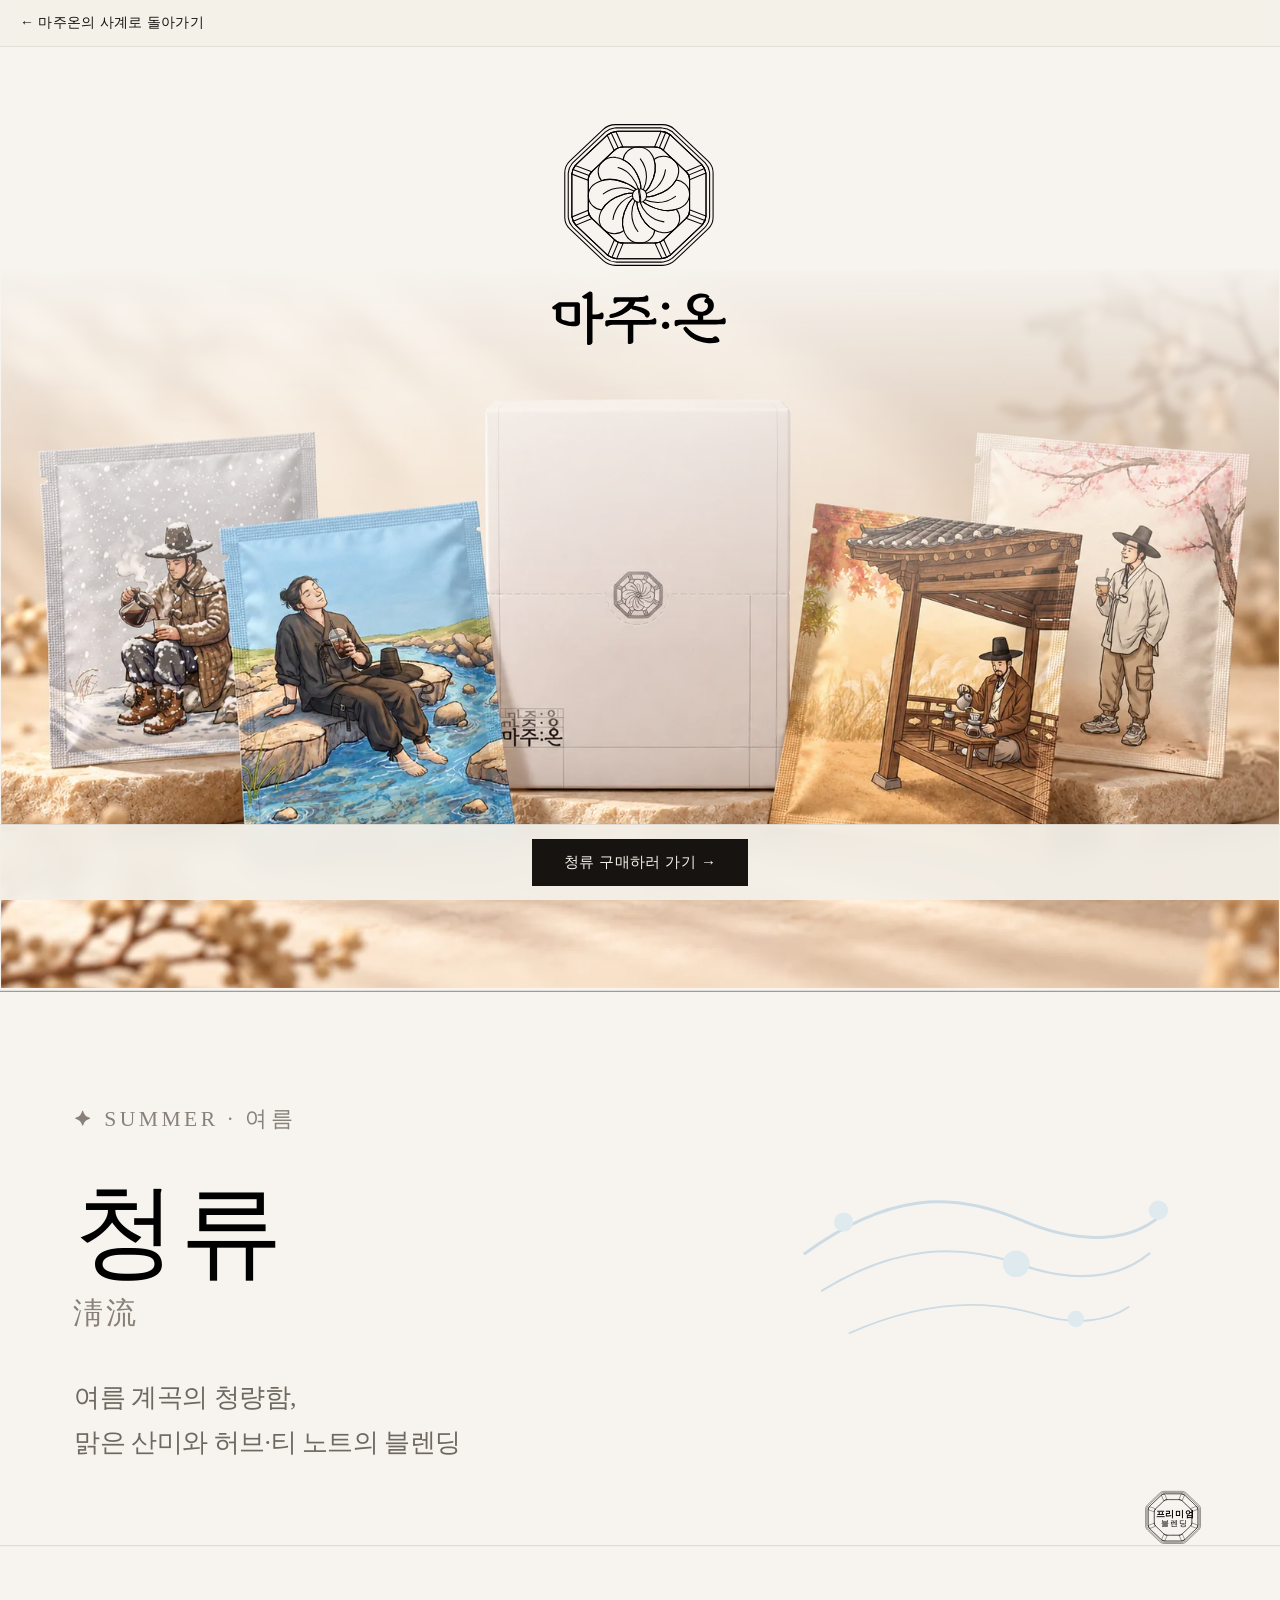
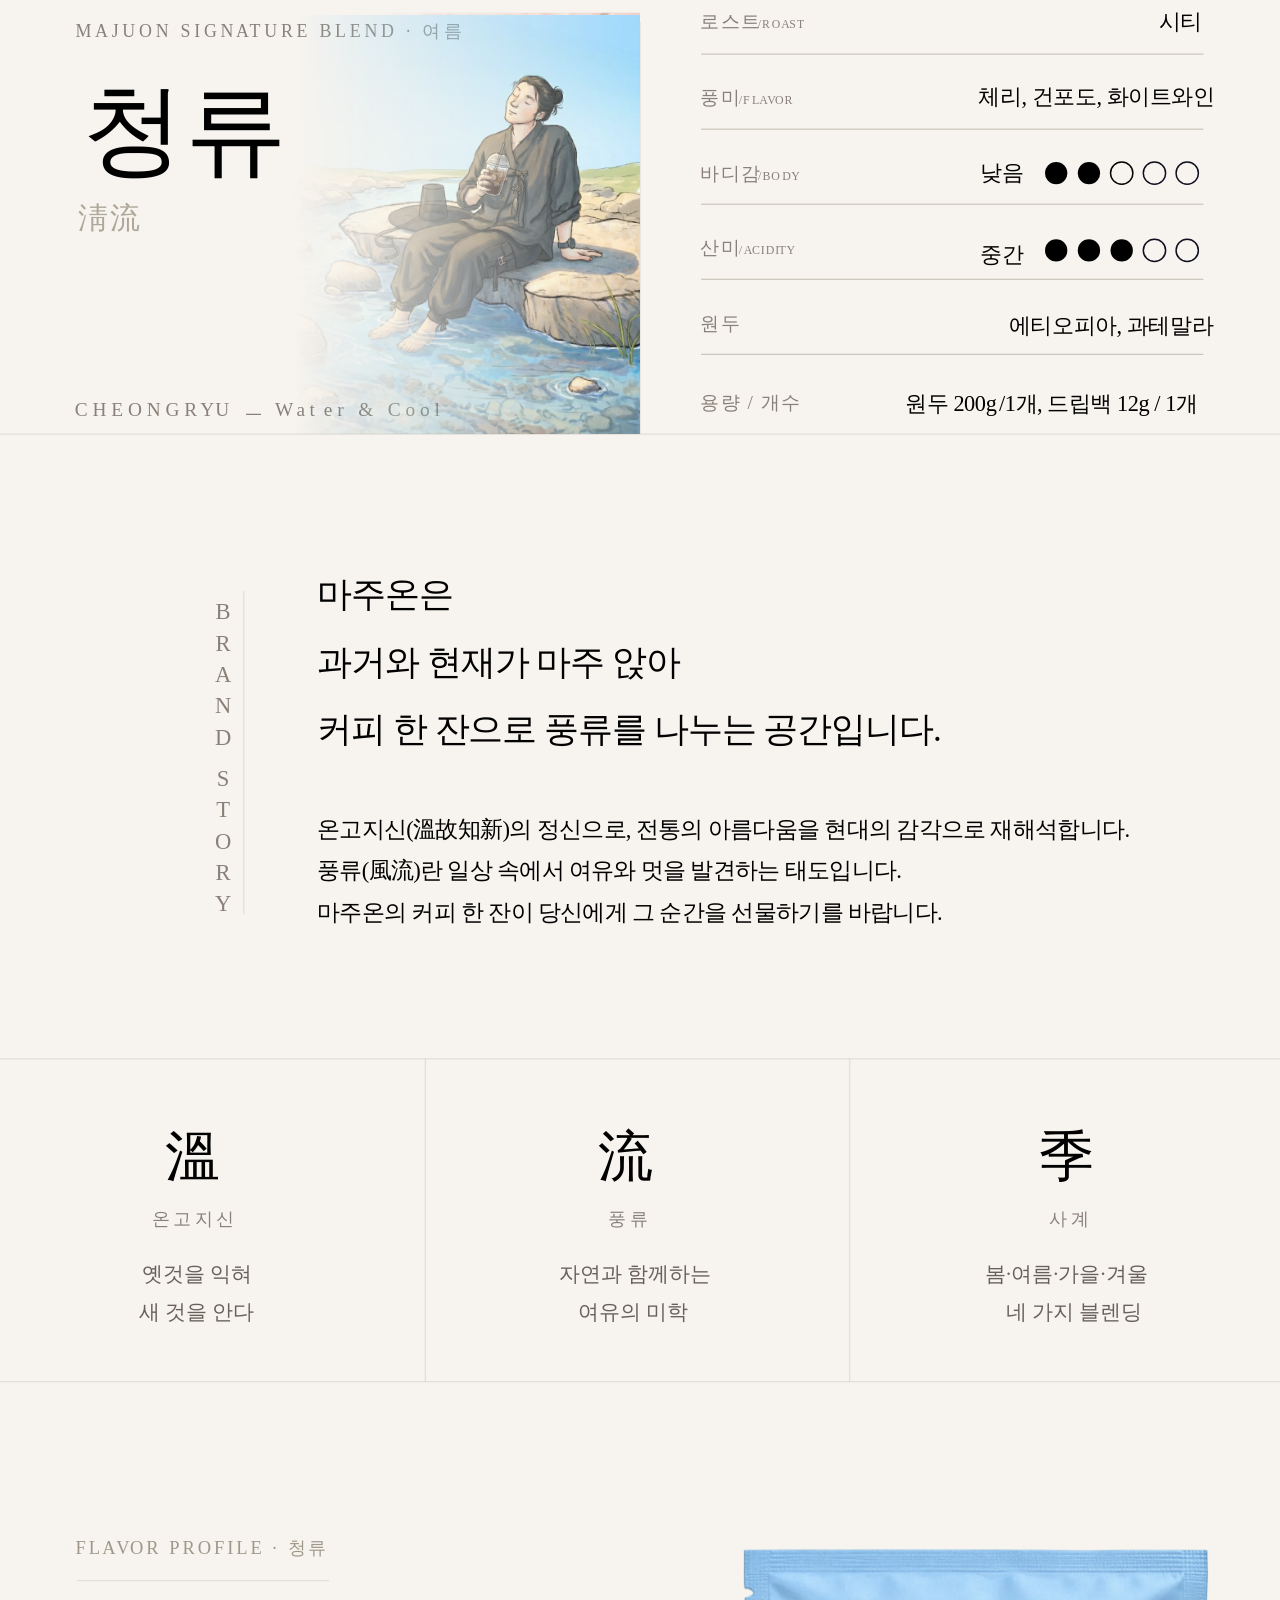
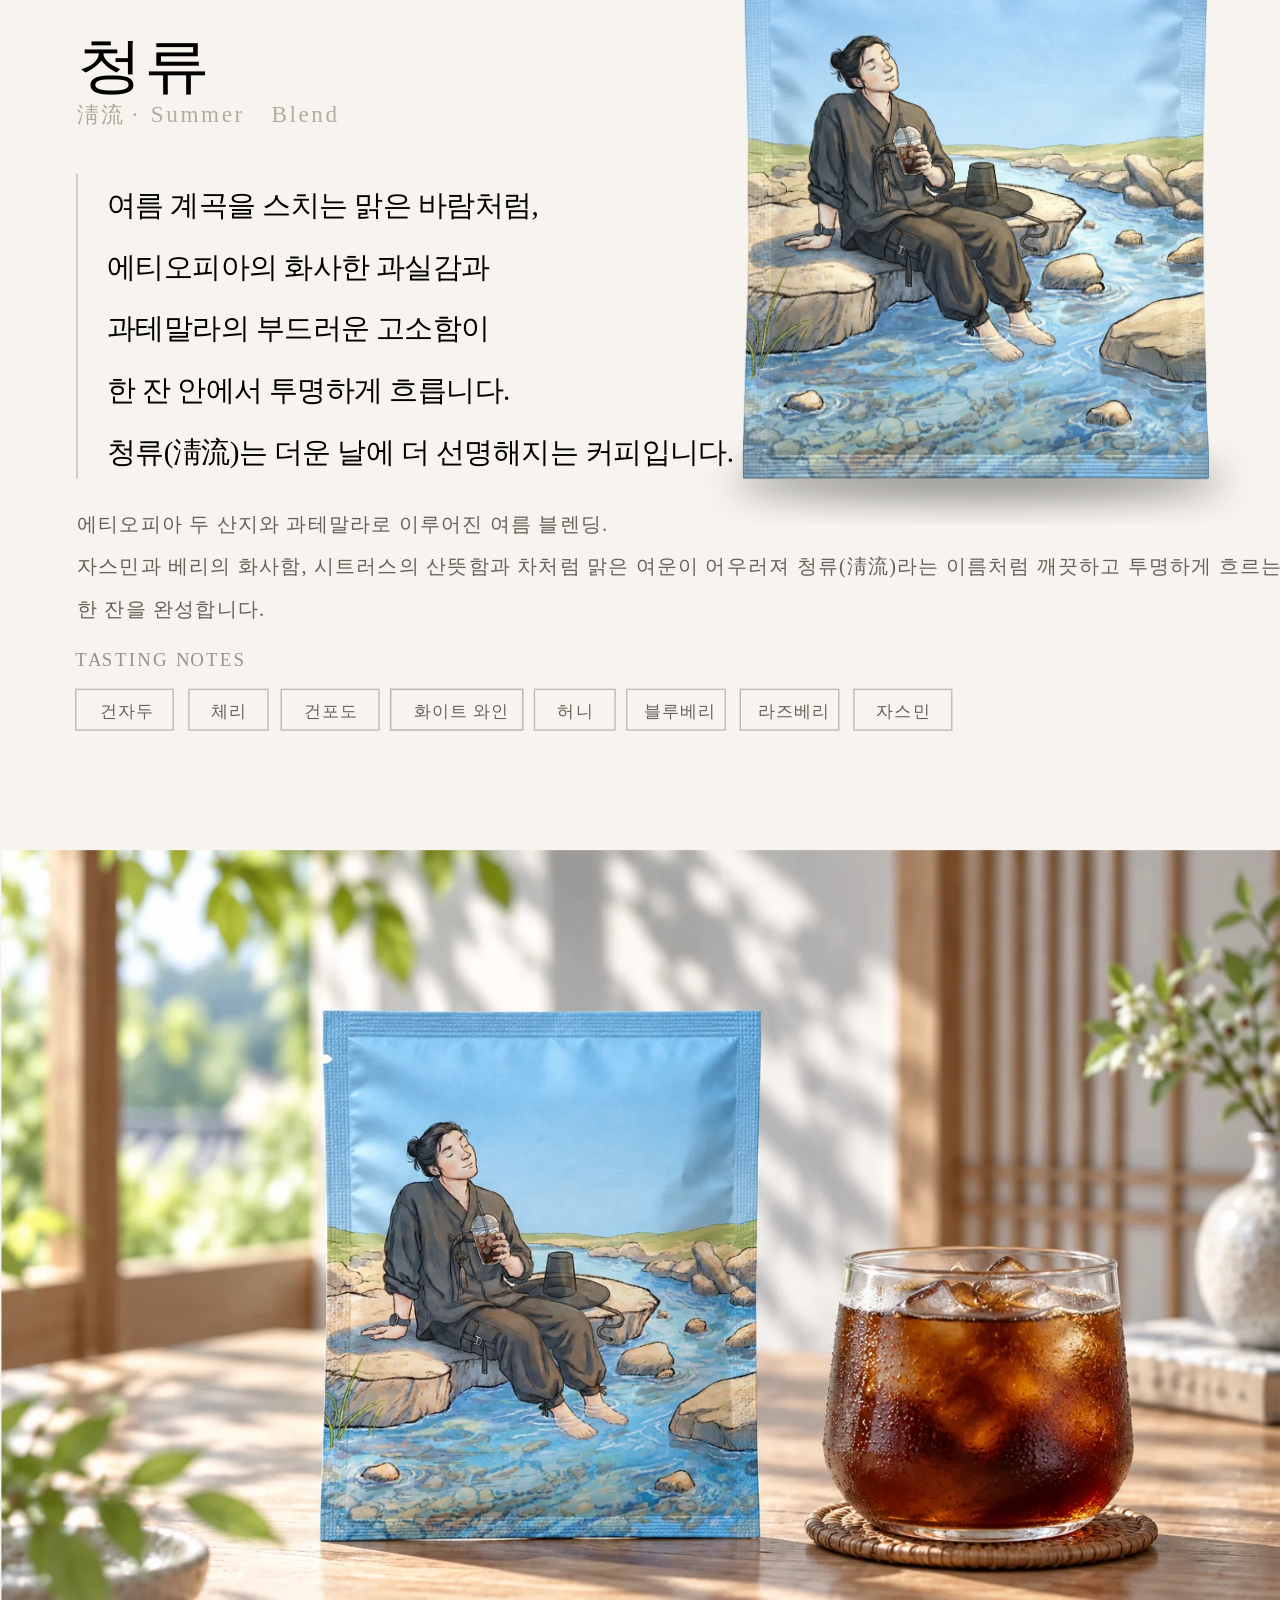
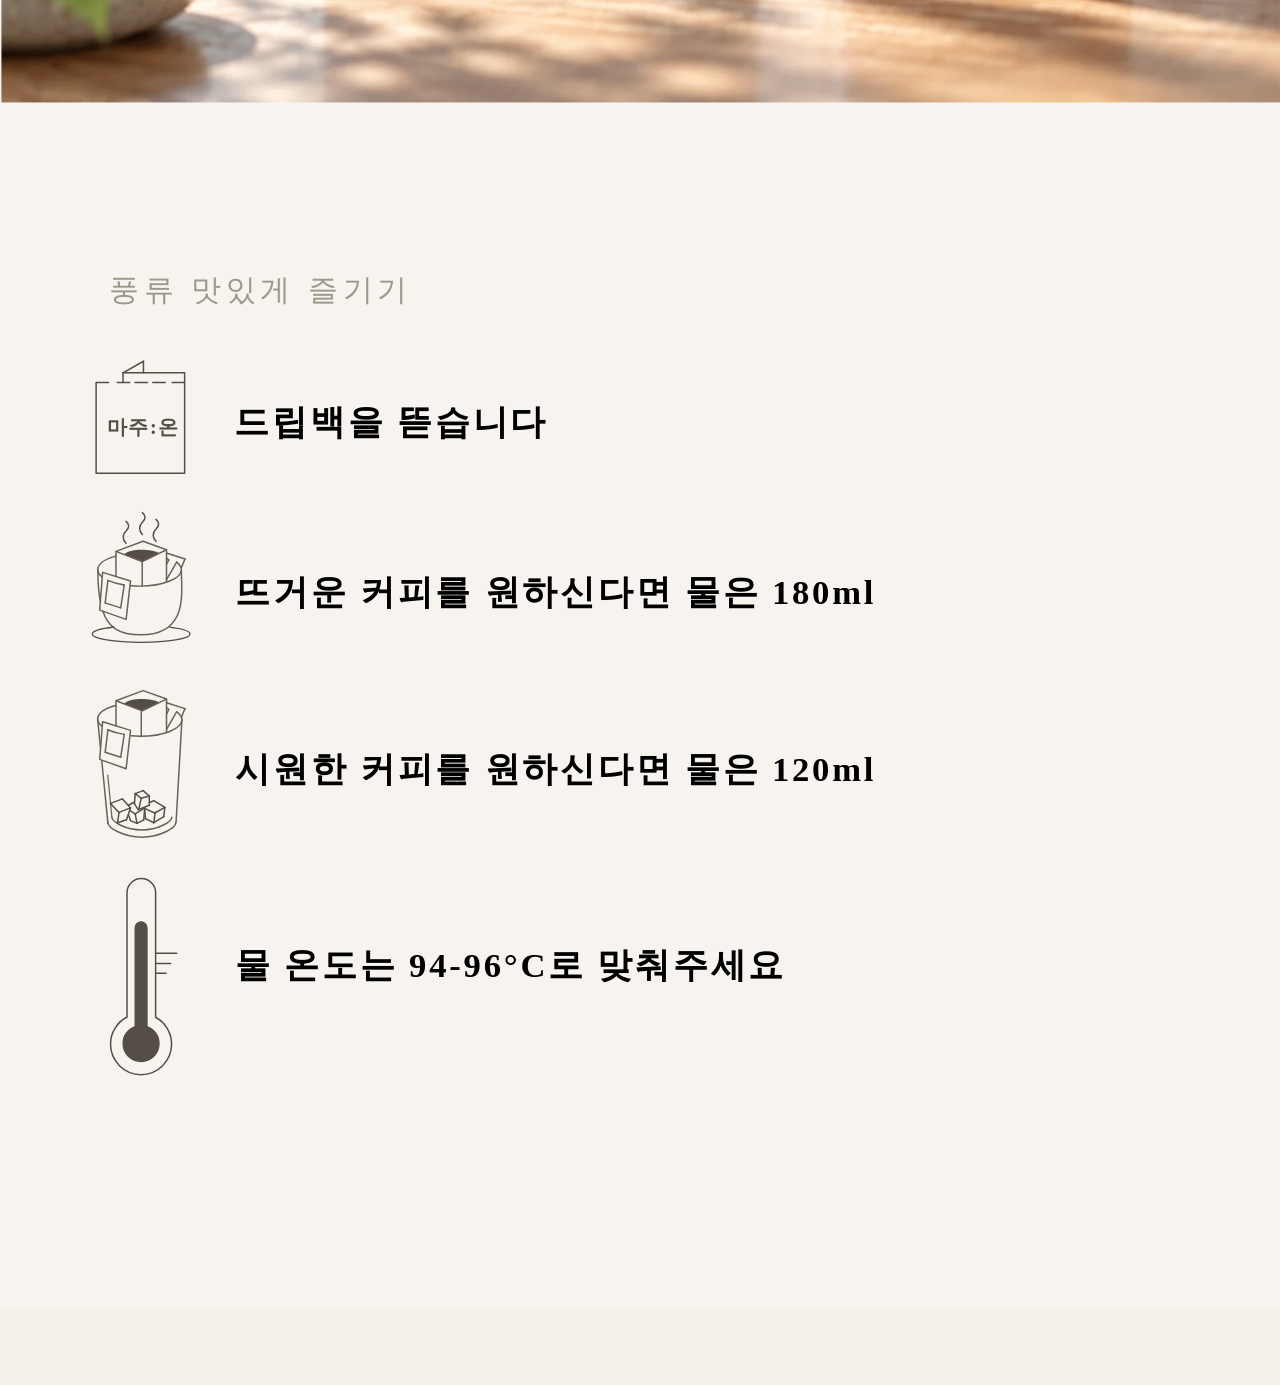
==== cheongryu.html @ c9918540 "detail page" ====
<!doctype html>
<html lang="ko">
<head>
<meta charset="utf-8">
<script>(function(){var ua=navigator.userAgent;if(!/KAKAOTALK/i.test(ua))return;var url=location.href;if(/Android/i.test(ua)){var noScheme=url.replace(/^https?:\/\//i,'');location.href='intent://'+noScheme+'#Intent;scheme=https;action=android.intent.action.VIEW;category=android.intent.category.BROWSABLE;S.browser_fallback_url='+encodeURIComponent(url)+';end';}else{location.href='kakaotalk://web/openExternal?url='+encodeURIComponent(url);}})();</script>
<meta name="viewport" content="width=device-width,initial-scale=1">
<meta name="description" content="여름 계곡을 스치는 맑은 바람, 산뜻한 산미와 투명한 여운의 블렌딩 — 마주온 청류(淸流) 상세 페이지.">
<title>청류 | MAJUON</title>
<style>
  :root{--paper:#f4f1e9;--ink:#171310}
  *{box-sizing:border-box}
  body{margin:0;background:var(--paper);color:var(--ink);font-family:-apple-system,BlinkMacSystemFont,"Noto Sans KR",sans-serif}
  .detail-top{position:sticky;top:0;z-index:10;display:flex;align-items:center;padding:14px 20px;background:rgba(244,241,233,.92);backdrop-filter:blur(10px);-webkit-backdrop-filter:blur(10px);border-bottom:1px solid rgba(23,19,16,.08)}
  .detail-top a{color:inherit;text-decoration:none;font-size:14px;letter-spacing:.02em}
  .detail-top a:hover{opacity:.7}
  .detail-img{display:block;width:100%;height:auto}
  .detail-buy{position:sticky;bottom:0;z-index:10;display:flex;justify-content:center;padding:14px 20px calc(14px + env(safe-area-inset-bottom));background:rgba(244,241,233,.94);backdrop-filter:blur(10px);-webkit-backdrop-filter:blur(10px);border-top:1px solid rgba(23,19,16,.08)}
  .detail-buy a{display:inline-flex;align-items:center;gap:10px;padding:14px 32px;background:var(--ink);color:var(--paper);text-decoration:none;font-size:15px;letter-spacing:.03em;transition:opacity .2s ease}
  .detail-buy a:hover{opacity:.85}
</style>
</head>
<body>
<div class="detail-top"><a href="index.html#byeongpung">← 마주온의 사계로 돌아가기</a></div>
<img class="detail-img" src="assets/detail/cheongryu.svg" alt="청류(淸流) 상세 페이지" width="1720" height="8146">
<div class="detail-buy"><a href="https://smartstore.naver.com/majuoncoffee" target="_blank" rel="noopener noreferrer">청류 구매하러 가기 →</a></div>
</body>
</html>
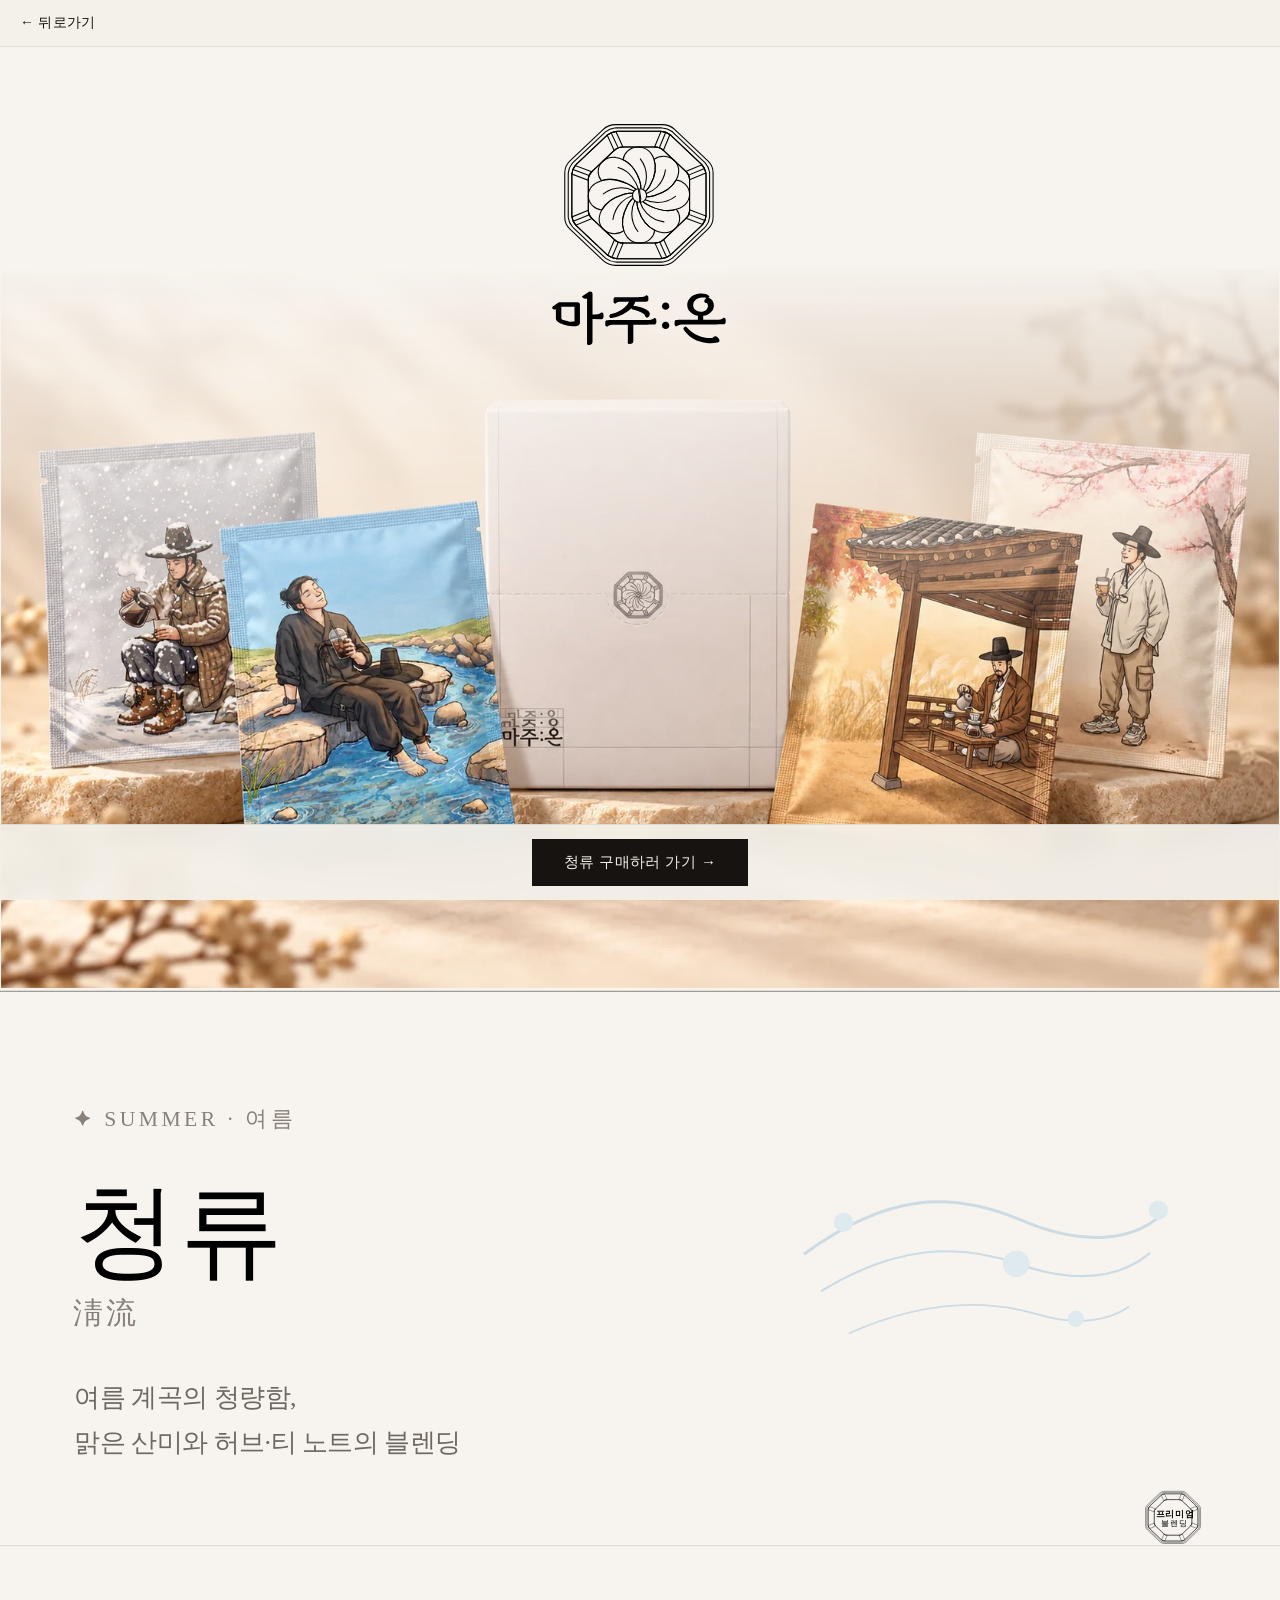
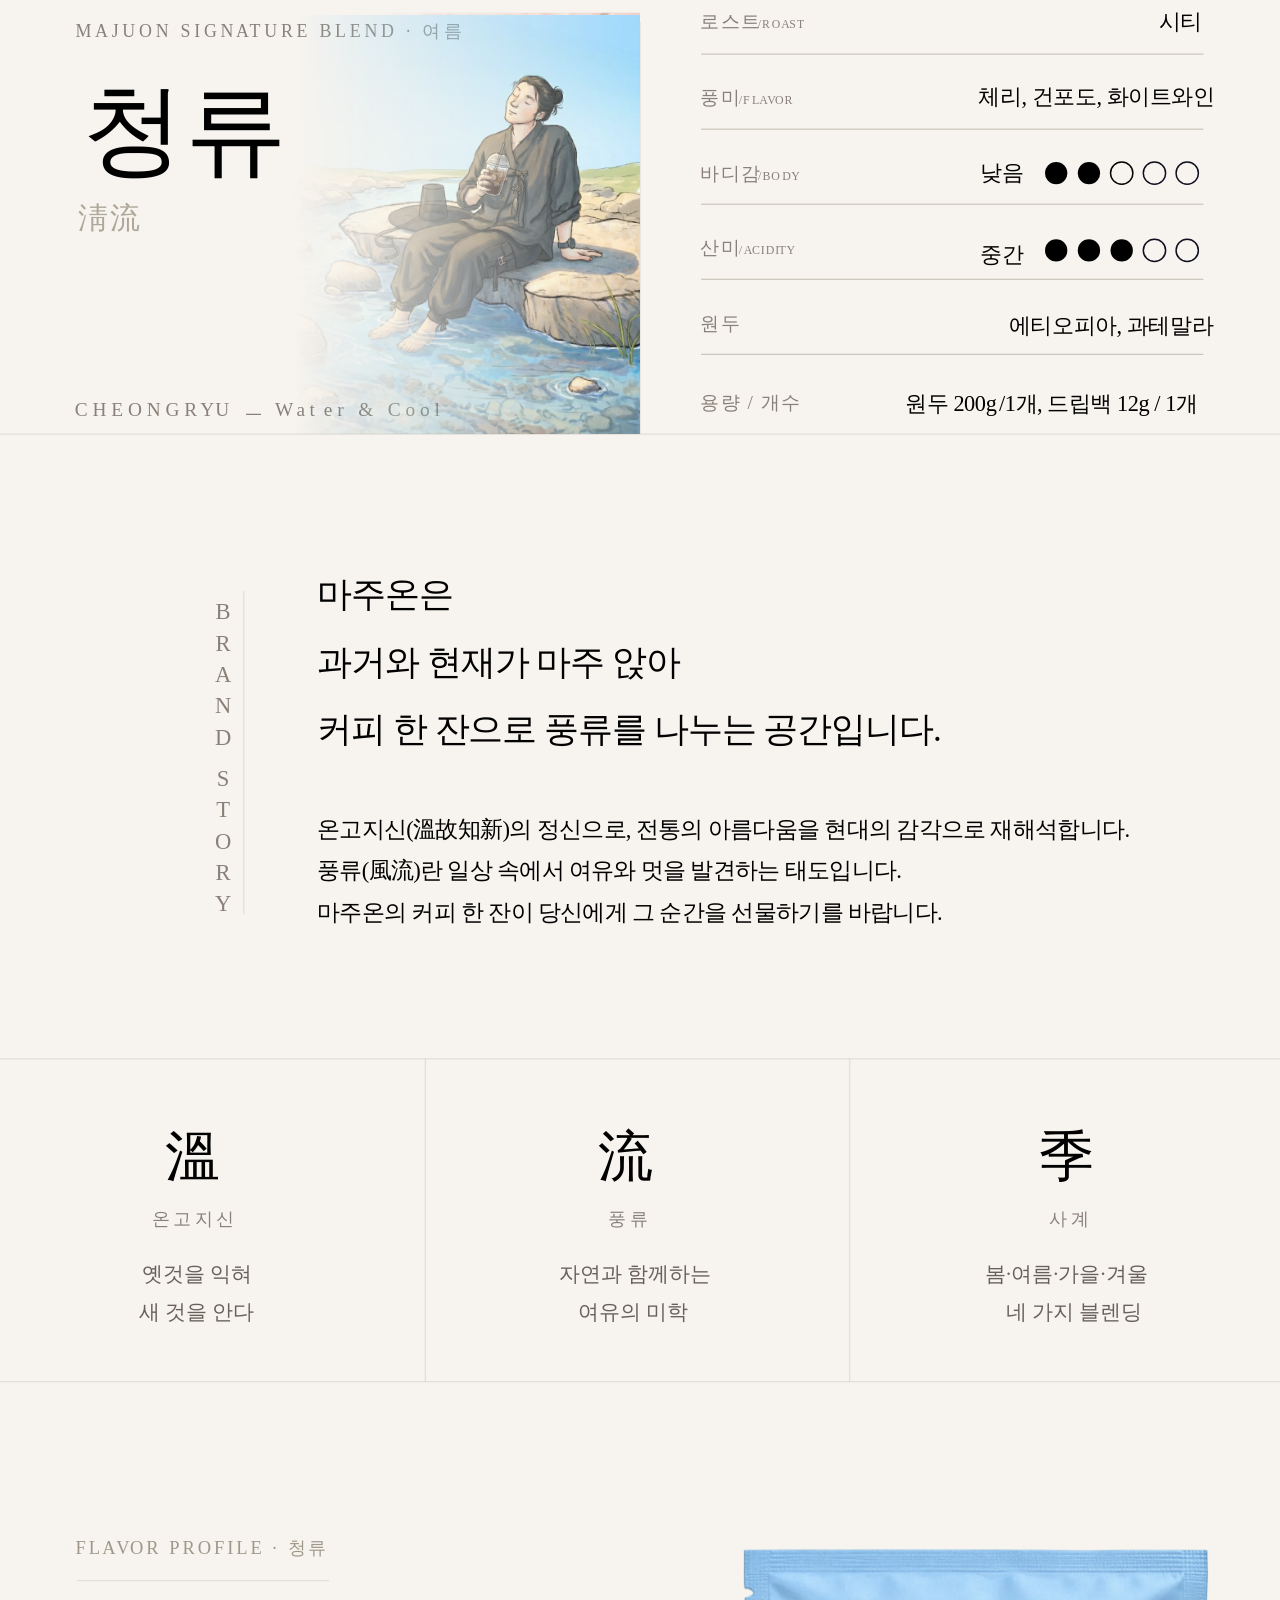
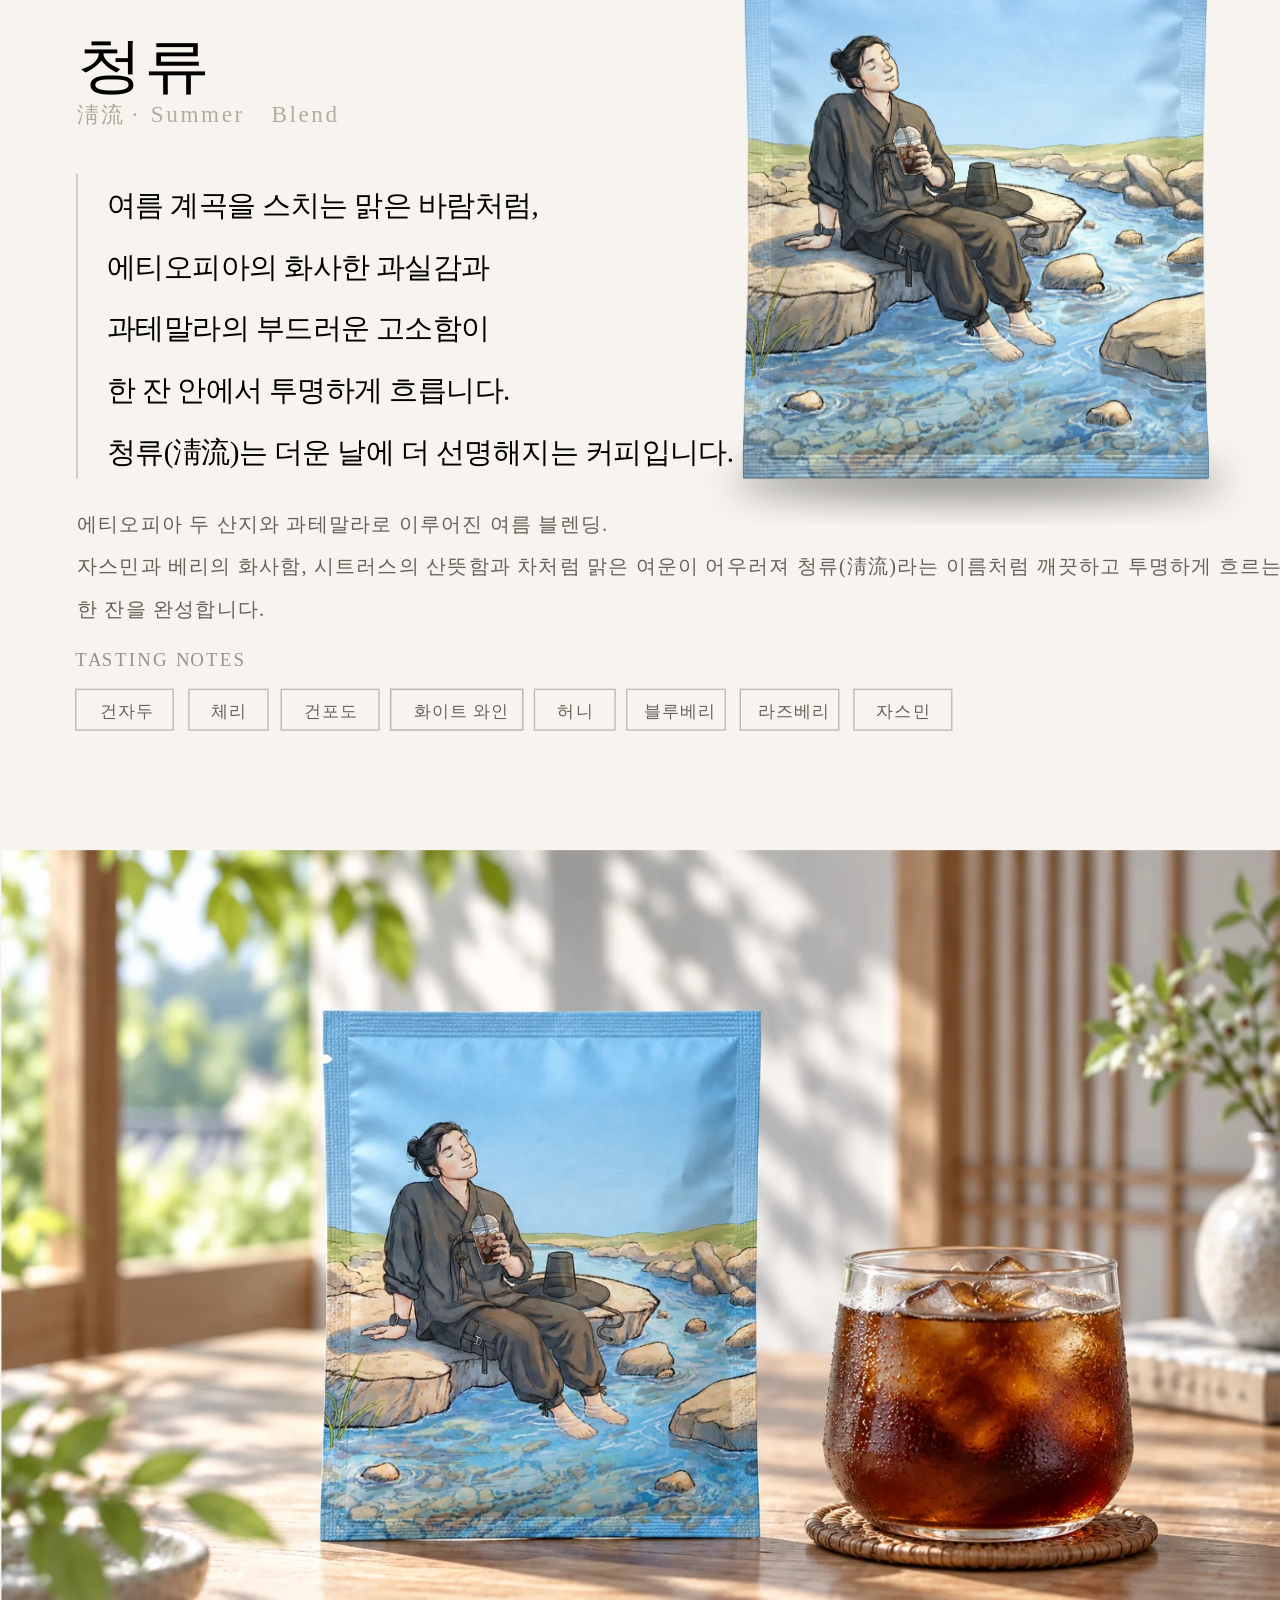
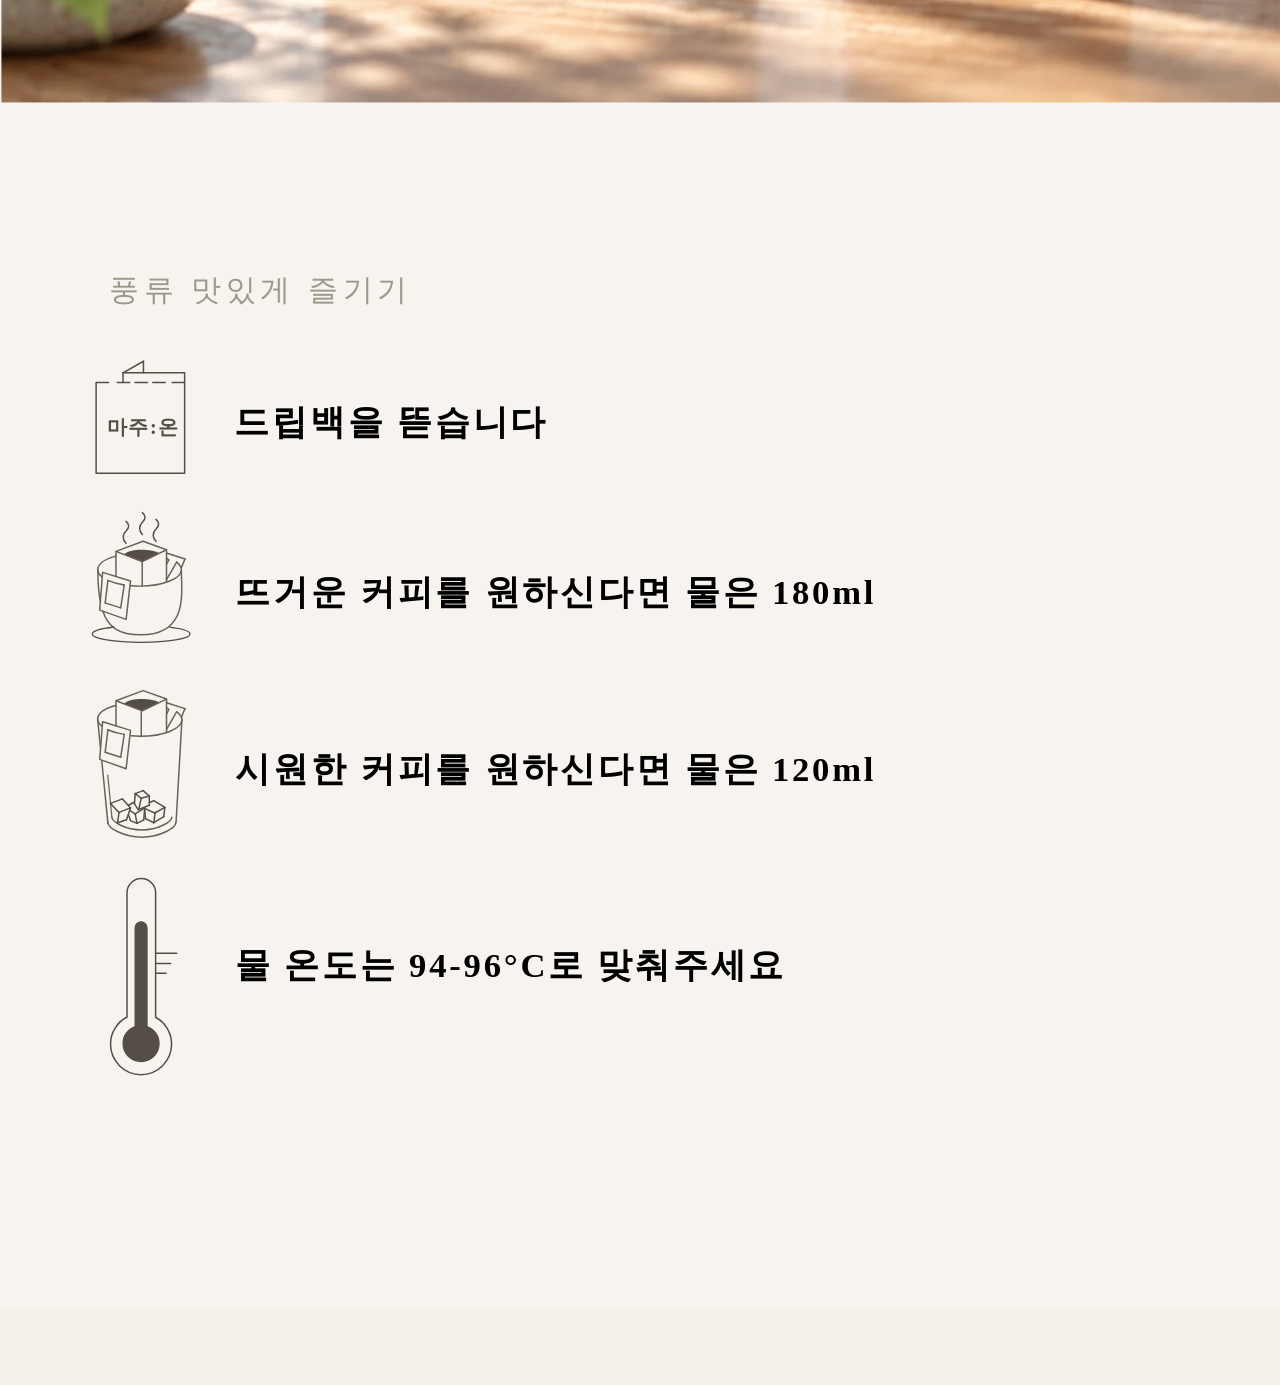
==== commit eca7408d: "update all" ====
--- a/cheongryu.html
+++ b/cheongryu.html
@@ -20,7 +20,7 @@
 </style>
 </head>
 <body>
-<div class="detail-top"><a href="index.html#byeongpung">← 마주온의 사계로 돌아가기</a></div>
+<div class="detail-top"><a href="index.html#byeongpung" onclick="if(history.length>1){history.back();return false}">← 뒤로가기</a></div>
 <img class="detail-img" src="assets/detail/cheongryu.svg" alt="청류(淸流) 상세 페이지" width="1720" height="8146">
 <div class="detail-buy"><a href="https://smartstore.naver.com/majuoncoffee" target="_blank" rel="noopener noreferrer">청류 구매하러 가기 →</a></div>
 </body>
